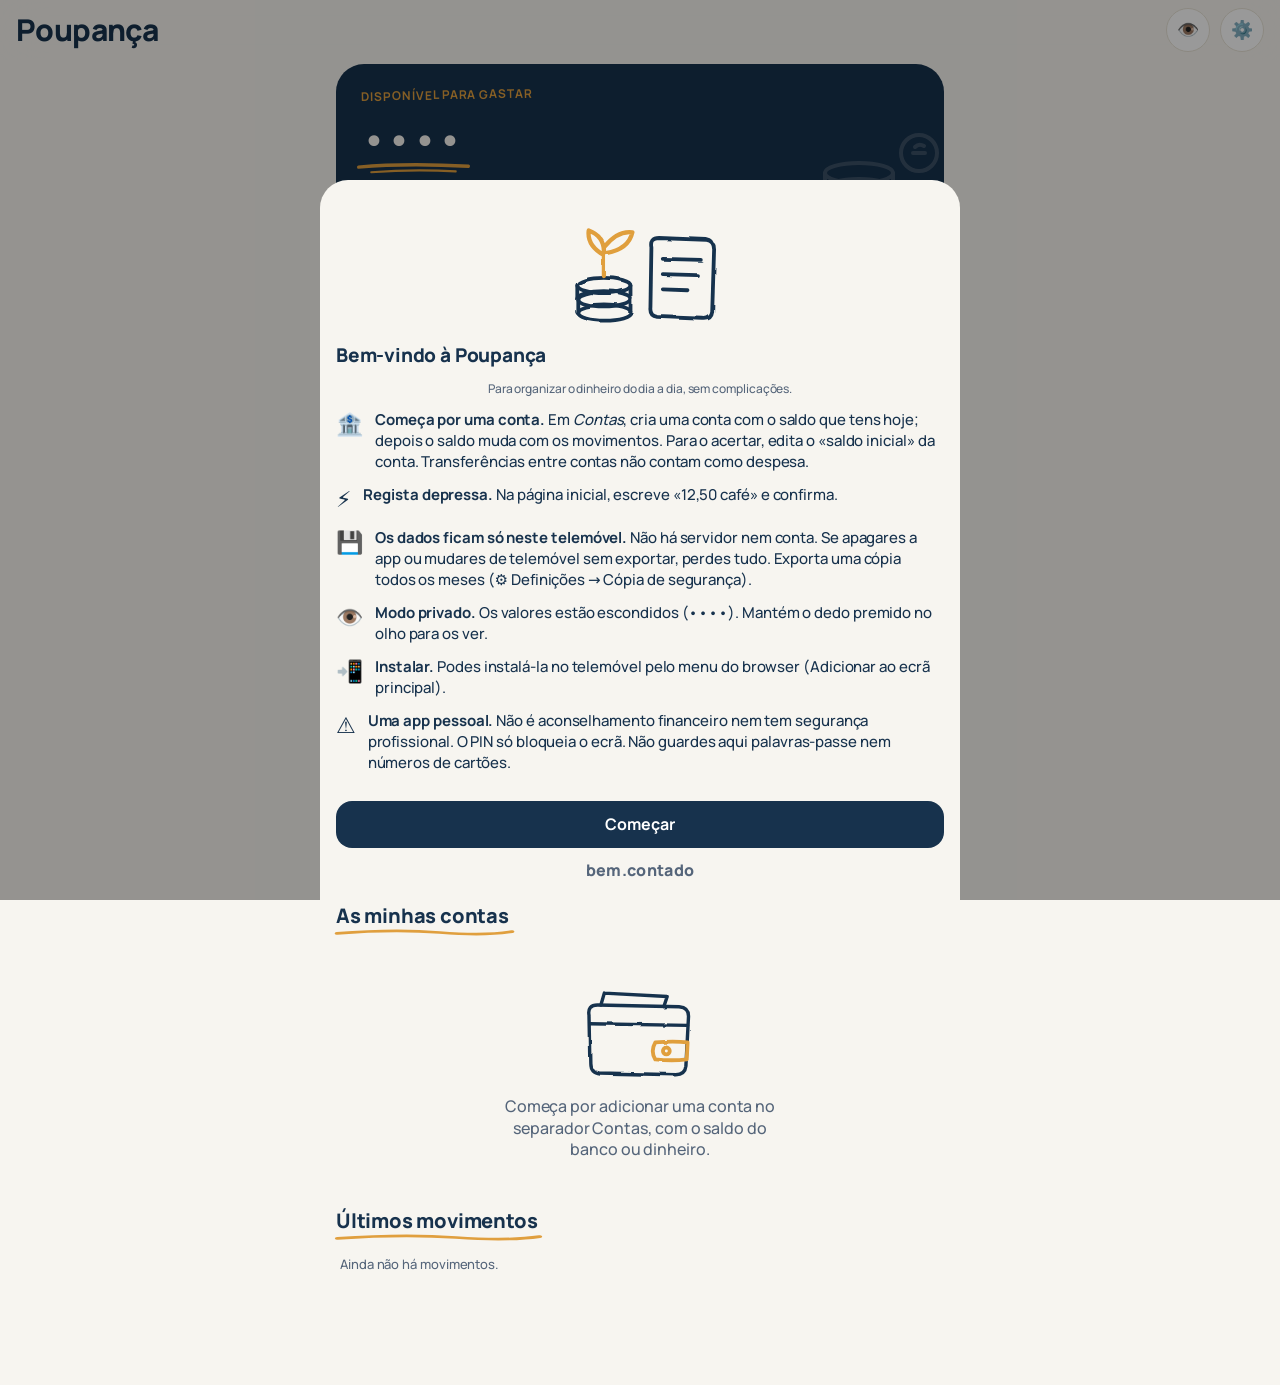
==== index.html @ 3c7380f6 "Versão inicial (poupanca v26) Co-Authored-By: Claude Opus 5.5 <noreply@anthropic.com> Claude-Session" ====
<!doctype html>
<html lang="pt-PT">
<head>
<meta charset="utf-8">
<meta name="viewport" content="width=device-width, initial-scale=1, viewport-fit=cover">
<title>Poupança</title>
<meta http-equiv="Content-Security-Policy" content="default-src 'self'; script-src 'self'; style-src 'self' 'unsafe-inline'; img-src 'self' data: blob:; base-uri 'none'; form-action 'none'; object-src 'none'">
<meta name="theme-color" content="#F7F5F0" media="(prefers-color-scheme: light)">
<meta name="theme-color" content="#0e1f31" media="(prefers-color-scheme: dark)">
<meta name="apple-mobile-web-app-capable" content="yes">
<meta name="mobile-web-app-capable" content="yes">
<meta name="apple-mobile-web-app-title" content="Poupança">
<meta name="apple-mobile-web-app-status-bar-style" content="black-translucent">
<link rel="manifest" href="manifest.webmanifest">
<link rel="apple-touch-icon" href="icons/apple-touch-icon.png">
<link rel="icon" href="icons/icon-192.png">
<link rel="preload" href="fonts/manrope-latin-800-normal.woff2" as="font" type="font/woff2" crossorigin>
<link rel="stylesheet" href="style.css">
</head>
<body>
<svg width="0" height="0" style="position:absolute" aria-hidden="true" focusable="false"><filter id="mao"><feTurbulence type="fractalNoise" baseFrequency="0.035" numOctaves="2" seed="7"/><feDisplacementMap in="SourceGraphic" scale="3.5"/></filter></svg>
<header id="top"><h1 id="title">Poupança</h1><div class="hr"><button id="eye" aria-label="Mostrar valores (mantém premido; com leitor de ecrã, toca duas vezes)" aria-pressed="false">👁️</button><button id="defs" aria-label="Definições">⚙️</button><button id="add" aria-label="Adicionar">+</button></div></header>
<main id="view"></main>
<nav id="tabs"></nav>
<div id="cover"><div>🔒<br>Poupança</div></div>
<div id="lock" hidden role="dialog" aria-modal="true" aria-label="Bloqueio com PIN"></div>
<div id="sheet-bg" hidden><div id="sheet" role="dialog" aria-modal="true"></div></div>
<input id="file" type="file" accept=".json,application/json" hidden>
<script src="analise.js"></script>
<script src="app.js"></script>
</body>
</html>
---- style.css ----
:root{--forest:#124738;--forest2:#216e54;--bg:#f2f2f7;--card:#fff;--text:#111;--sub:#6b6b73;--line:#e3e3e8;--green:#1f9d55;--red:#d93a3a;--orange:#e8890c}
@media(prefers-color-scheme:dark){:root{--bg:#000;--card:#1c1c1e;--text:#f2f2f7;--sub:#9a9aa2;--line:#2c2c2e;--forest:#3fae8a;--forest2:#2c7d63}}
*{box-sizing:border-box;-webkit-tap-highlight-color:transparent}
html,body{margin:0;height:100%}
body{font:16px/1.35 -apple-system,BlinkMacSystemFont,"SF Pro Text",system-ui,sans-serif;background:var(--bg);color:var(--text);overscroll-behavior:none}
header{position:fixed;top:0;left:0;right:0;z-index:5;display:flex;align-items:center;justify-content:space-between;padding:calc(env(safe-area-inset-top) + 8px) 16px 8px;background:color-mix(in srgb,var(--bg) 88%,transparent);backdrop-filter:blur(20px);-webkit-backdrop-filter:blur(20px)}
h1{margin:0;font-size:30px;font-weight:700}
#add{width:36px;height:36px;border-radius:50%;border:0;background:var(--forest);color:#fff;font-size:24px;line-height:1}
main{padding:calc(env(safe-area-inset-top) + 64px) 16px calc(env(safe-area-inset-bottom) + 84px);max-width:640px;margin:0 auto}
nav{position:fixed;bottom:0;left:0;right:0;z-index:5;display:flex;padding:6px 4px calc(env(safe-area-inset-bottom) + 4px);background:color-mix(in srgb,var(--card) 90%,transparent);backdrop-filter:blur(20px);-webkit-backdrop-filter:blur(20px);border-top:1px solid var(--line)}
nav button{flex:1;border:0;background:none;color:var(--sub);font-size:10px;display:flex;flex-direction:column;align-items:center;gap:2px;padding:4px 0}
nav button span{font-size:22px}
nav button.on{color:var(--forest)}
.hero{background:linear-gradient(135deg,#124738,#216e54);color:#fff;border-radius:24px;padding:24px;margin-bottom:14px}
.hero small{opacity:.75;font-weight:600;letter-spacing:.04em}
.hero b{display:block;font-size:36px;margin:8px 0 4px;font-weight:700}
.hero div{opacity:.8;font-size:14px}
.row2{display:grid;grid-template-columns:1fr 1fr;gap:12px;margin-bottom:6px}
.card{background:var(--card);border-radius:16px;padding:14px 16px;margin-bottom:10px}
.metric small{color:var(--sub);display:block;margin:6px 0 2px;font-size:12px}
.metric b{font-size:17px}
h2{font-size:20px;margin:18px 0 10px}
.item{display:flex;align-items:center;gap:12px;background:var(--card);padding:12px 16px;border-bottom:1px solid var(--line);width:100%;border-left:0;border-right:0;border-top:0;text-align:left;color:inherit;font:inherit}
.list{border-radius:16px;overflow:hidden;margin-bottom:12px}
.list .item:last-child{border-bottom:0}
.ico{width:36px;height:36px;border-radius:10px;background:color-mix(in srgb,var(--forest) 12%,transparent);display:grid;place-items:center;font-size:18px;flex:none}
.grow{flex:1;min-width:0}
.grow div:first-child{font-weight:500}
.sub{color:var(--sub);font-size:12px}
.amt{font-weight:600;white-space:nowrap}
.pos{color:var(--green)}.neg{color:var(--red)}
.bar{height:8px;border-radius:4px;background:var(--line);overflow:hidden;margin:8px 0}
.bar i{display:block;height:100%;background:var(--forest);border-radius:4px}
.bar.over i{background:var(--red)}
.empty{text-align:center;color:var(--sub);padding:40px 20px}
.empty span{font-size:42px;display:block;margin-bottom:8px}
.note{color:var(--sub);font-size:13px;margin:8px 4px}
#sheet-bg{position:fixed;inset:0;z-index:20;background:rgba(0,0,0,.4);display:flex;align-items:flex-end;justify-content:center}
#sheet-bg[hidden]{display:none}
#sheet{background:var(--bg);width:100%;max-width:640px;max-height:92%;overflow:auto;border-radius:20px 20px 0 0;padding:16px 16px calc(env(safe-area-inset-bottom) + 20px)}
#sheet h3{margin:0 0 14px;text-align:center}
label{display:block;font-size:13px;color:var(--sub);margin:12px 4px 4px}
input,select{width:100%;font:inherit;font-size:16px;padding:12px;border-radius:12px;border:1px solid var(--line);background:var(--card);color:var(--text)}
.btns{display:flex;gap:10px;margin-top:20px}
.btn{flex:1;padding:13px;border-radius:12px;border:0;font:inherit;font-weight:600;background:var(--card);color:var(--text)}
.btn.main{background:var(--forest);color:#fff}
.btn.del{color:var(--red)}
.btn:disabled{opacity:.4}
.seg{display:flex;background:var(--line);border-radius:10px;padding:2px}
.seg button{flex:1;border:0;background:none;padding:8px;border-radius:8px;font:inherit;font-size:14px;color:var(--text)}
.seg button.on{background:var(--card);font-weight:600}
.step{display:flex;align-items:center;gap:10px;margin-top:8px}
.step button{width:34px;height:34px;border-radius:50%;border:0;background:var(--line);color:var(--text);font-size:18px}
.step span{flex:1;font-size:13px;color:var(--sub)}
.hero b{font-size:36px}
.between{display:flex;justify-content:space-between;align-items:baseline;gap:8px}
.row2 .btn{padding:14px 8px}
.btn.alt{background:var(--forest2)}
.card.metric small{display:block}
.metric small.pos,.metric small.neg{margin-top:4px}
.warnt{color:var(--orange)}
.bar.warn i{background:var(--orange)}
.card.example{opacity:.55}
.alert{border-radius:12px;padding:11px 14px;margin-bottom:8px;font-size:14px;background:var(--card);border-left:4px solid var(--sub)}
.alert.neg{border-color:var(--red)}.alert.warn{border-color:var(--orange)}.alert.pos{border-color:var(--green)}.alert.info{border-color:var(--forest)}
.kv{display:flex;flex-wrap:wrap;gap:10px 16px}
.kv>div{flex:1 1 40%;display:flex;flex-direction:column}
.kv span,.kv2 span{color:var(--sub);font-size:12px}
.kv b{font-size:16px}
.kv .tot{flex-basis:100%;border-top:1px solid var(--line);padding-top:8px}
.kv2{display:grid;grid-template-columns:1fr 1fr;gap:8px;margin:6px 0}
.kv2>div{display:flex;flex-direction:column}
.catrow{display:flex;justify-content:space-between;margin-top:8px;font-size:14px}
.ax{font-size:10px;fill:var(--sub);paint-order:stroke;stroke:var(--card);stroke-width:3px;stroke-linejoin:round}
.legend{display:flex;gap:14px;font-size:12px;color:var(--sub);justify-content:center}
.legend i{display:inline-block;width:10px;height:10px;border-radius:3px;margin-right:5px}
.filters{display:grid;grid-template-columns:1fr 1fr;gap:8px;margin:8px 0 12px}
.filters select:last-child{grid-column:span 2}
.filters select,#q{padding:10px;font-size:16px}
.link{cursor:pointer}
.btn.main[data-act=new]{width:100%}
#lock{position:fixed;inset:0;z-index:50;background:var(--bg);display:flex;align-items:center;justify-content:center}
#lock[hidden]{display:none}
.lockbox{width:100%;max-width:320px;text-align:center;padding:20px}
.lockico{font-size:40px}
.lockbox h2{margin:8px 0 16px}
.dots{display:flex;justify-content:center;gap:14px;margin-bottom:10px}
.dots i{width:14px;height:14px;border-radius:50%;border:2px solid var(--forest)}
.dots i.on{background:var(--forest)}
.lockmsg{min-height:20px;color:var(--red);font-size:14px;margin-bottom:10px}
.pad{display:grid;grid-template-columns:repeat(3,1fr);gap:14px;justify-items:center}
.pad button{width:72px;height:72px;border-radius:50%;border:0;background:var(--card);color:var(--text);font-size:28px;font-weight:500}
.pad button:active{background:var(--line)}
.linkbtn{margin-top:20px;border:0;background:none;color:var(--forest);font-size:15px}

html{-webkit-text-size-adjust:100%;touch-action:manipulation}
body,button,input,select,.item,.pad,nav{touch-action:manipulation}
button,nav,.pad,.lockbox,header{-webkit-user-select:none;user-select:none;-webkit-touch-callout:none}
input,select,textarea{font-size:16px}

#cover{position:fixed;inset:0;z-index:100;background:#124738;color:#fff;display:none;align-items:center;justify-content:center;text-align:center;font-size:28px;font-weight:700;line-height:1.6}
#cover.on{display:flex}

.hr{display:flex;gap:10px;align-items:center}
#eye{width:36px;height:36px;border-radius:50%;border:0;background:var(--card);font-size:18px;line-height:1}
#eye[hidden],#add[hidden]{display:none}
#eye{touch-action:none;-webkit-user-select:none;user-select:none;-webkit-touch-callout:none}

input[type=date]{display:block;width:100%;min-width:0;max-width:100%;min-height:46px;-webkit-appearance:none;appearance:none;text-align:left}
input[type=date]::-webkit-date-and-time-value{text-align:left;min-height:1.2em}
.formerr{color:var(--red);font-size:14px;margin-top:12px;text-align:center}
.formerr:empty{display:none}
#toast{position:fixed;left:16px;right:16px;bottom:calc(env(safe-area-inset-bottom) + 90px);z-index:60;background:#222;color:#fff;border-radius:12px;padding:12px 14px;font-size:14px;text-align:center;opacity:0;pointer-events:none;transition:opacity .2s}
#toast.on{opacity:1}

.qarow{display:flex;gap:8px}
.qarow input{flex:1;min-width:0}
.qarow .btn{flex:none;padding:0 16px}
.wl{display:flex;gap:12px;margin:12px 0;font-size:15px;line-height:1.4}
.wl>span{font-size:22px;flex:none}

/* ---- v17: contraste, alvos de toque, ecrãs pequenos, formulários ---- */
:root{--green:#17803f;--warnt:#b45309;--btn:#124738;--btn2:#216e54}
@media(prefers-color-scheme:dark){:root{--green:#2fb86b;--warnt:#f59e0b;--btn:#1b6b50;--btn2:#23805f}}
.btn.main,#add{background:var(--btn)}
.btn.alt{background:var(--btn2)}
.warnt{color:var(--warnt)}
#add,#eye{width:44px;height:44px}
.step button{width:44px;height:44px}
.seg button{min-height:44px}
.btn{min-height:44px}
.linkbtn{min-height:44px;padding:0 16px}
nav button{min-height:52px}
.hero b{font-size:clamp(26px,9vw,36px);overflow-wrap:anywhere}
.metric b,.kv b,.amt{overflow-wrap:anywhere}
input.sec{-webkit-text-security:disc;text-security:disc}
#sheet{padding-bottom:0}
.actionbar{position:sticky;bottom:0;background:var(--bg);padding:8px 0 calc(env(safe-area-inset-bottom) + 12px);margin-top:12px;border-top:1px solid var(--line)}
.actionbar .btns{margin-top:0}
.actionbar .formerr{margin-top:0;padding-bottom:4px}

/* ---- v20 ---- */
#sheet h2{margin:0 0 14px;text-align:center;font-size:19px}
:root{--red:#c62828}
@media(prefers-color-scheme:dark){:root{--red:#ff6b6b}}

/* ---- v21: Análise financeira (Fase 1) ---- */
.an-modes{margin-bottom:8px}
.an-nav{display:flex;align-items:center;justify-content:space-between;gap:8px;margin:2px 0 8px}
.an-nav button{flex:none;width:44px;height:44px;border-radius:50%;border:0;background:var(--card);color:var(--text);font-size:24px;line-height:1}
.an-nav button:disabled{opacity:.3}
.an-nav .lbl{flex:1;min-width:0;text-align:center;font-weight:600;font-size:17px;overflow-wrap:anywhere}
.an-nav .lbl::first-letter,.an-dh h2::first-letter{text-transform:uppercase}
.an-today{display:block;margin:0 auto 6px}
.an-chips{display:flex;flex-wrap:wrap;gap:8px;margin:4px 0 12px}
.an-chip{min-height:44px;max-width:100%;padding:0 14px;border-radius:22px;border:1px solid var(--line);background:var(--card);color:var(--text);font:inherit;font-size:14px;white-space:nowrap;overflow:hidden;text-overflow:ellipsis}
.an-chip.on{border-color:var(--forest);color:var(--forest);font-weight:600}
.an-grid{display:grid;grid-template-columns:1fr 1fr;gap:10px;margin-bottom:10px}
.an-card{margin:0;min-width:0}
.an-card span{display:block;color:var(--sub);font-size:12px}
.an-card b{display:block;font-size:17px;margin:4px 0 2px;overflow-wrap:anywhere}
.an-card small{display:block;font-size:12px}
.an-bridge summary{min-height:44px;display:flex;align-items:center;font-weight:600;cursor:pointer}
.an-rows>div{display:flex;justify-content:space-between;gap:8px;padding:6px 0;font-size:14px}
.an-rows .tot{border-top:1px solid var(--line);font-weight:700}
.an-rows b{overflow-wrap:anywhere;text-align:right}
.an-tip{min-height:38px;font-size:14px;margin-bottom:4px;overflow-wrap:anywhere}
.an-chart{touch-action:pan-y;-webkit-user-select:none;user-select:none;border-radius:10px}
.an-chart svg{display:block;width:100%;height:auto;touch-action:pan-y}
.an-step{display:flex;align-items:center;justify-content:space-between;gap:8px;color:var(--sub);font-size:12px;text-align:center}
.an-step button{flex:none;width:44px;height:44px;border-radius:50%;border:0;background:var(--bg);color:var(--text);font-size:22px}
.an-leg{display:flex;gap:14px;justify-content:center;font-size:12px;color:var(--sub);margin-top:4px;flex-wrap:wrap}
.an-leg i{display:inline-block;width:10px;height:10px;border-radius:3px;margin-right:5px;vertical-align:-1px}
.an-leg i.dash{background:none;border:2px dotted var(--sub);height:0;width:14px;border-radius:0;vertical-align:3px}
.an-win{margin-bottom:10px}
.an-foot{margin:8px 0 0;font-size:12px}
.an-data{margin-top:8px;font-size:13px}
.an-data summary{min-height:44px;display:flex;align-items:center;color:var(--sub);cursor:pointer}
.an-data table{width:100%;border-collapse:collapse}
.an-data th,.an-data td{padding:6px 4px;text-align:left;border-bottom:1px solid var(--line)}
.an-cats{padding:6px 16px}
.an-cat{display:block;width:100%;text-align:left;border:0;background:none;color:inherit;font:inherit;padding:10px 0;border-bottom:1px solid var(--line);min-height:44px}
.an-cat:last-child{border-bottom:0}
.an-cat.on{background:color-mix(in srgb,var(--forest) 10%,transparent);border-radius:10px;padding-left:8px;padding-right:8px}
.an-cat.on .sub{color:var(--text)}
.an-cat .bar{display:block}
.an-cat small{display:block;font-size:12px}
.an-dh h2{margin:14px 0 8px;overflow-wrap:anywhere}
.an-dh .linkbtn{flex:none;padding:0 4px}
.an-lock{text-align:center;color:var(--sub);padding:28px 16px}
.an-lock span{font-size:34px}
.an-pick{padding:2px 16px}
.chk{display:flex;align-items:center;gap:12px;min-height:48px;padding:6px 0;border-bottom:1px solid var(--line)}
.chk:last-child{border-bottom:0}
.chk input{flex:none;width:22px;height:22px;padding:0}
.chk .nm{flex:1;min-width:0;overflow:hidden;text-overflow:ellipsis;white-space:nowrap}
.chk small{flex:none;max-width:40%;overflow:hidden;text-overflow:ellipsis;white-space:nowrap}
.linkcard{border-radius:16px;border:0;margin:6px 0;width:100%;text-align:left;min-height:56px}
.an-fade{animation:anfade .25s ease}
@keyframes anfade{from{opacity:.4}to{opacity:1}}
@media(prefers-reduced-motion:reduce){.an-fade{animation:none}}

/* ---- v23: o «Nome ✎» do objetivo é um botão (teclado e leitores de ecrã), com o mesmo aspeto do texto a negrito ---- */
.goalname{-webkit-appearance:none;appearance:none;border:0;background:none;padding:0;margin:0;font:inherit;font-weight:700;color:inherit;text-align:left;min-width:0}

/* ---- v24: interface mais simples (Início curto, Definições, Movimentos por mês, objetivos compactos) ---- */
#defs{width:44px;height:44px;border-radius:50%;border:0;background:var(--card);font-size:18px;line-height:1}
h1{min-width:0;overflow:hidden;text-overflow:ellipsis;white-space:nowrap}
@media(max-width:360px){h1{font-size:23px}.hr{gap:6px}}
.mgrid{display:grid;grid-template-columns:1fr 1fr;gap:10px;margin-bottom:10px}
.mgrid>div{min-width:0}
.mgrid .lbl{display:block;color:var(--sub);font-size:12px;margin-bottom:2px}
.mgrid b{display:block;font-size:17px;margin:2px 0;overflow-wrap:anywhere}
.mgrid small:not(.lbl){display:block;font-size:12px}
.mdiv{border-top:1px solid var(--line);padding-top:10px}
.filters{grid-template-columns:repeat(3,minmax(0,1fr))}
.filters select:last-child{grid-column:auto}
.filters select{padding:10px 8px;text-overflow:ellipsis}
.filters select.on{border-color:var(--forest);color:var(--forest);font-weight:600}
.fclear{display:block;margin:-6px auto 6px}
h2.mhead{display:flex;justify-content:space-between;align-items:baseline;gap:8px;font-size:15px;margin:16px 4px 8px}
h2.mhead>span:first-child::first-letter{text-transform:uppercase}
h2.mhead .sub{font-size:13px;font-weight:500;text-align:right}
#sheet input[name=amount]{font-size:22px;font-weight:600}
.card.goal{cursor:pointer}
.gline{font-size:14px;margin:6px 0 0}
.gfoot{display:flex;justify-content:space-between;align-items:center;gap:10px;margin-top:10px}
.gfoot .btn{flex:none;padding:8px 14px}
#sheet h3.dh{text-align:left;font-size:13px;color:var(--sub);text-transform:uppercase;letter-spacing:.04em;margin:18px 4px 8px}
#sheet h3.dh:first-of-type{margin-top:4px}
.gfoot .btn{background:var(--bg)}
/* contraste: o verde sobre o fundo cinzento dos títulos de mês precisa de ser mais escuro (WCAG AA) */
h2.mhead .pos{color:#146c35}
@media(prefers-color-scheme:dark){h2.mhead .pos{color:var(--green)}}

/* ---- v26: identidade bem.contado (azul, creme, âmbar, Manrope e traço à mão) ---- */
@font-face{font-family:Manrope;src:url(fonts/manrope-latin-500-normal.woff2) format("woff2");font-weight:400 500;font-display:swap}
@font-face{font-family:Manrope;src:url(fonts/manrope-latin-700-normal.woff2) format("woff2");font-weight:600 700;font-display:swap}
@font-face{font-family:Manrope;src:url(fonts/manrope-latin-800-normal.woff2) format("woff2");font-weight:800 900;font-display:swap}
:root{--azul:#17324D;--creme:#F7F5F0;--ambar:#E09F3E;
  --bg:#F7F5F0;--card:#FFFFFF;--text:#17324D;--sub:#55657a;--line:#e7e1d5;
  --forest:#17324D;--forest2:#2a4d70;--btn:#17324D;--btn2:#2a4d70;--onbtn:#FFFFFF;
  --green:#17803f;--red:#c0392b;--orange:#c77d14;--warnt:#a5530a;--heroBg:#17324D;--heroLine:transparent}
@media(prefers-color-scheme:dark){:root{
  --bg:#0e1f31;--card:#17324D;--text:#F7F5F0;--sub:#bac6d2;--line:#2b4a6a;
  --forest:#E09F3E;--forest2:#c98a2c;--btn:#E09F3E;--btn2:#c98a2c;--onbtn:#17324D;
  --green:#5fd08f;--red:#ff8f85;--orange:#f0b45c;--warnt:#f0b45c;--heroBg:#17324D;--heroLine:#2b4a6a}}
body{font-family:Manrope,-apple-system,BlinkMacSystemFont,system-ui,sans-serif;font-weight:500;letter-spacing:-.005em}
b,strong,h2,h3,.amt,.btn{font-weight:700}
h1{font-weight:800;letter-spacing:-.02em}
h2{font-weight:800;letter-spacing:-.01em;position:relative;display:inline-block;padding-bottom:4px}
#view>h2::after{content:"";position:absolute;left:-2px;right:-6px;bottom:-4px;height:9px;background:url("data:image/svg+xml,%3Csvg xmlns='http://www.w3.org/2000/svg' viewBox='0 0 120 10' preserveAspectRatio='none'%3E%3Cpath d='M2 6 Q40 1 70 5 T118 4' fill='none' stroke='%23E09F3E' stroke-width='3' stroke-linecap='round'/%3E%3C/svg%3E") no-repeat center/100% 100%}
h2.mhead{display:flex}
.btn.main,#add{background:var(--btn);color:var(--onbtn)}
.btn.alt{background:var(--btn2);color:var(--onbtn)}
.btn{border-radius:16px}
.card,.list{border-radius:22px;border:1px solid var(--line)}
.list .item{border-bottom-color:var(--line)}
.ico{border-radius:14px;background:color-mix(in srgb,var(--ambar) 16%,transparent)}
.bar{height:9px;border-radius:6px;background:color-mix(in srgb,var(--text) 10%,transparent)}
.bar i{background:var(--ambar);border-radius:6px}
input,select{border-radius:14px}
input:focus-visible,select:focus-visible,button:focus-visible{outline:3px solid var(--ambar);outline-offset:2px}

/* topo */
header{background:color-mix(in srgb,var(--bg) 90%,transparent)}
#add{background:var(--ambar);color:var(--azul);font-weight:700}
#eye,#defs{border:1px solid var(--line)}

/* cartão principal: azul, valor com sublinhado âmbar à mão e um desenho de moedas */
.hero{position:relative;overflow:hidden;background:var(--heroBg);color:var(--creme);border-radius:28px;padding:24px 24px 22px;border:1px solid var(--heroLine)}
.hero::before{content:"";position:absolute;right:-6px;bottom:-4px;width:150px;height:110px;opacity:.16;pointer-events:none;background:url("data:image/svg+xml,%3Csvg xmlns='http://www.w3.org/2000/svg' viewBox='0 0 150 110' fill='none' stroke='%23F7F5F0' stroke-width='4' stroke-linecap='round'%3E%3Cellipse cx='60' cy='92' rx='34' ry='10'/%3E%3Cpath d='M26 92 L26 76 M94 92 L94 76'/%3E%3Cellipse cx='60' cy='76' rx='34' ry='10'/%3E%3Cpath d='M26 76 L26 60 M94 76 L94 60'/%3E%3Cellipse cx='60' cy='60' rx='34' ry='10'/%3E%3Ccircle cx='120' cy='40' r='18'/%3E%3Cpath d='M114 40 L126 40 M116 34 Q120 30 125 33'/%3E%3C/svg%3E") no-repeat center/contain}
.hero small{color:var(--ambar);opacity:1;font-weight:700;letter-spacing:.08em;font-size:12px;display:inline-block;transform:rotate(-1.2deg);transform-origin:left}
.hero b{display:inline-block;position:relative;font-weight:800;letter-spacing:-.02em;padding-bottom:6px;margin:10px 0 8px}
.hero b::after{content:"";position:absolute;left:-4px;right:-8px;bottom:-4px;height:12px;background:url("data:image/svg+xml,%3Csvg xmlns='http://www.w3.org/2000/svg' viewBox='0 0 160 14' preserveAspectRatio='none' fill='none' stroke='%23E09F3E' stroke-linecap='round'%3E%3Cpath d='M2 6 Q70 1 158 5' stroke-width='4'/%3E%3Cpath d='M20 12 Q80 8 140 11' stroke-width='2.5'/%3E%3C/svg%3E") no-repeat center/100% 100%}
.hero div{opacity:.9;position:relative}
.hero .tag{position:relative;display:inline-block;margin-top:14px;background:var(--ambar);color:var(--azul);font-weight:800;font-size:14px;padding:8px 14px;border-radius:999px;transform:rotate(-2deg);max-width:100%;overflow-wrap:anywhere}

/* alertas: cartão claro com marca de cor à mão */
.alert{border-left:0;border:1px solid var(--line);border-radius:18px;padding:12px 14px 12px 34px;position:relative}
.alert::before{content:"";position:absolute;left:13px;top:17px;width:10px;height:10px;border-radius:50%;background:var(--sub)}
.alert.neg::before{background:var(--red)}.alert.warn::before{background:var(--orange)}.alert.pos::before{background:var(--green)}.alert.info::before{background:var(--ambar)}

/* primeiros passos */
.passos .bar{margin:10px 0 6px}
.passo{display:flex;align-items:center;gap:12px;width:100%;min-height:56px;border:0;border-top:1px dashed var(--line);background:none;color:inherit;font:inherit;text-align:left;padding:8px 2px}
.passo .grow{display:flex;flex-direction:column}
.passo .pt{font-weight:700}
.pchk{flex:none;width:26px;height:26px;border-radius:50%;border:2px solid var(--ambar);display:grid;place-items:center;font-weight:800;color:var(--azul);font-size:15px}
.passo.ok .pchk{background:var(--ambar)}
.passo.ok .pt{text-decoration:line-through;text-decoration-color:var(--ambar);text-decoration-thickness:2px;opacity:.75}
.pesc{display:block;margin:4px auto 0;font-size:14px}

/* semana (dias em comprimidos, hoje em âmbar) */
.dias{display:grid;grid-template-columns:repeat(7,minmax(0,1fr));gap:6px;margin:12px 0 8px}
.dia{display:flex;flex-direction:column;align-items:center;gap:2px;min-height:64px;padding:8px 0 6px;border-radius:999px;border:1px solid var(--line);background:none;color:inherit;font:inherit}
.dia span{font-size:11px;color:var(--sub)}
.dia b{font-size:16px}
.dia i{width:5px;height:5px;border-radius:50%;background:transparent}
.dia i.tem{background:var(--text)}
.dia.fut{opacity:.55}
.dia.on{border:2px solid var(--text)}
.dia.hoje{background:var(--ambar);border-color:var(--ambar);color:var(--azul)}
.dia.hoje span{color:var(--azul)}
.dia.hoje i.tem{background:var(--azul)}
.dia.hoje.on{border-color:var(--azul)}
.dsel{min-height:18px}

/* separadores: barra flutuante em comprimido, o ativo num círculo âmbar */
nav{left:12px;right:12px;bottom:calc(env(safe-area-inset-bottom) + 10px);border:0;border-radius:32px;background:var(--azul);padding:6px;max-width:616px;margin:0 auto}
@media(prefers-color-scheme:dark){nav{background:#0a1826;border:1px solid var(--line)}}
nav button{color:color-mix(in srgb,var(--creme) 78%,transparent);font-size:10px;font-weight:700;border-radius:24px;gap:3px}
nav button span{display:grid;place-items:center;width:34px;height:34px;border-radius:50%;font-size:0}
nav button.on{color:var(--creme)}
nav button.on span{background:var(--ambar);color:var(--azul)}
.tico{width:22px;height:22px;fill:none;stroke:currentColor;stroke-width:2;stroke-linecap:round;stroke-linejoin:round}
main{padding-bottom:calc(env(safe-area-inset-bottom) + 104px)}
#toast{bottom:calc(env(safe-area-inset-bottom) + 100px);background:var(--azul);color:var(--creme);border-radius:16px}
@media(prefers-color-scheme:dark){#toast{background:var(--creme);color:var(--azul)}}

/* desenhos (estados vazios e boas-vindas) */
.art{display:block;width:170px;max-width:60%;height:auto;margin:0 auto 6px;fill:none;stroke-linecap:round;stroke-linejoin:round}
.art .t{stroke:var(--text);stroke-width:4}
.art .a{stroke:var(--ambar);stroke-width:4.5}
.art g{filter:url(#mao)}
.empty{padding:28px 20px}
.empty p{margin:4px auto 0;max-width:300px}
.wart{width:190px;margin:4px auto 10px}
.assin{text-align:center;color:var(--sub);font-weight:800;letter-spacing:.02em;margin:4px 0 calc(env(safe-area-inset-bottom) + 18px)}
.seg{background:color-mix(in srgb,var(--text) 8%,transparent);border-radius:16px;padding:3px}
.seg button{border-radius:13px}
.seg button.on{box-shadow:none;border:1px solid var(--line)}
#sheet{border-radius:28px 28px 0 0}
#cover{background:var(--azul);color:var(--creme)}
.pad button{border:1px solid var(--line)}
.dots i{border-color:var(--ambar)}.dots i.on{background:var(--ambar)}
.linkbtn{color:var(--text);text-decoration:underline;text-decoration-color:var(--ambar);text-decoration-thickness:2px;text-underline-offset:4px;font-weight:700}
h2.mhead .pos{color:var(--green)}
@media(prefers-reduced-motion:no-preference){.hero .tag{animation:tagin .35s ease-out}@keyframes tagin{from{transform:rotate(-6deg) scale(.9);opacity:0}to{transform:rotate(-2deg) scale(1);opacity:1}}}
.hero small{display:block;width:fit-content}
.hero b{display:block;width:fit-content;max-width:100%}
@media(max-width:380px){nav button{font-size:9px;font-weight:600;letter-spacing:-.01em}nav{left:8px;right:8px;padding:5px 3px}}
.pfeitos{font-size:13px;margin:2px 0 4px}
.dia.fut{opacity:1;border-style:dashed}
.dia.fut b{font-weight:600}
#sheet .wart+h2{text-align:center}
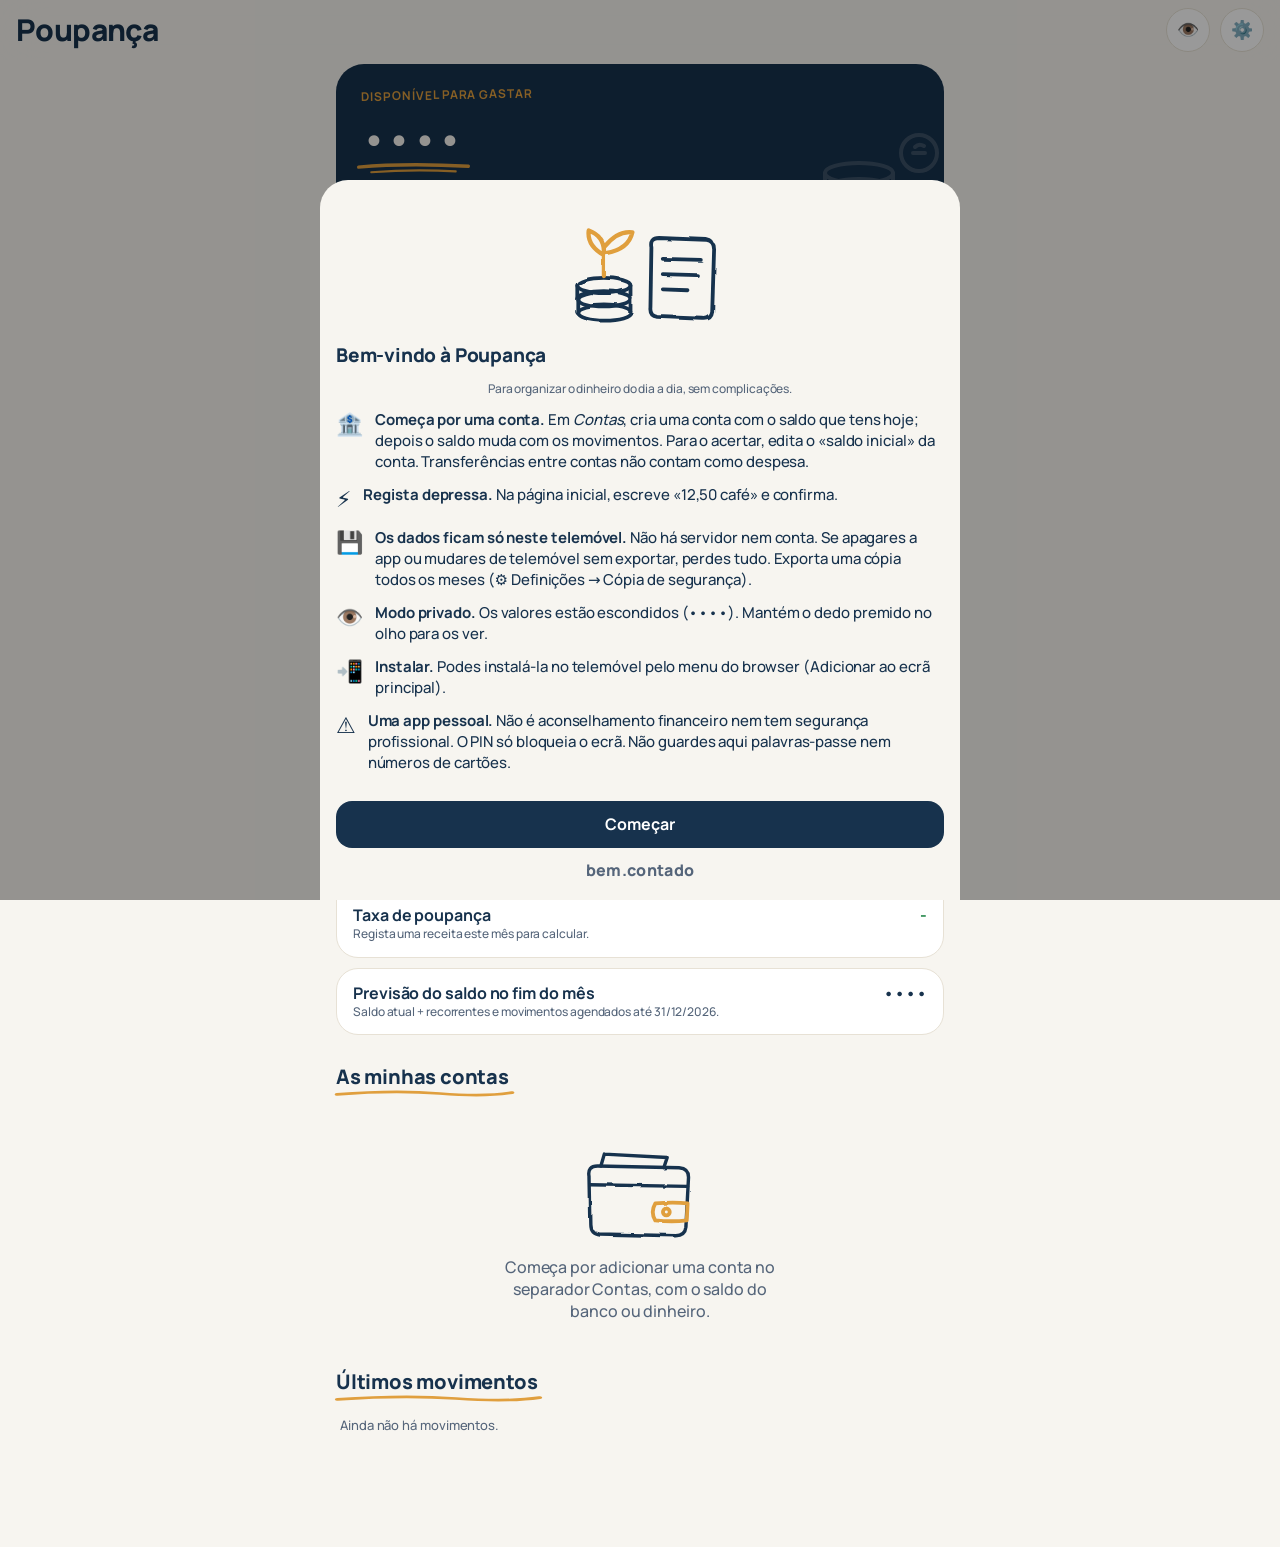
==== commit 899dc9f3: "Atualizar para a v27 Desafio do dia (desafios.js), resumo do mês, objetivos prontos, faturas para o " ====
--- a/index.html
+++ b/index.html
@@ -26,6 +26,7 @@
 <div id="lock" hidden role="dialog" aria-modal="true" aria-label="Bloqueio com PIN"></div>
 <div id="sheet-bg" hidden><div id="sheet" role="dialog" aria-modal="true"></div></div>
 <input id="file" type="file" accept=".json,application/json" hidden>
+<script src="desafios.js"></script>
 <script src="analise.js"></script>
 <script src="app.js"></script>
 </body>
--- a/style.css
+++ b/style.css
@@ -344,3 +344,21 @@
 .dia.fut{opacity:1;border-style:dashed}
 .dia.fut b{font-weight:600}
 #sheet .wart+h2{text-align:center}
+
+/* ---- v27: desafio do dia, resumo do mês, modelos de objetivo, faturas ---- */
+.dtag{display:inline-block;background:var(--ambar);color:var(--azul);font-weight:800;font-size:12px;letter-spacing:.06em;text-transform:uppercase;padding:5px 12px;border-radius:999px;transform:rotate(-2deg);margin:-2px 0 8px -2px}
+.desafio .dtxt{display:flex;gap:12px;align-items:flex-start}
+.desafio .dico{font-size:30px;line-height:1;flex:none;margin-top:2px}
+.desafio p{margin:0;font-size:17px;font-weight:700;line-height:1.35}
+.desafio .dfoot{margin-top:12px;align-items:center}
+.desafio .dbtn{flex:none;padding:8px 18px}
+.desafio.feito p{text-decoration:line-through;text-decoration-color:var(--ambar);text-decoration-thickness:3px}
+.resumo h3{margin:0 0 10px;font-size:20px;font-weight:800}
+.resumo .rline{margin:6px 0 0;font-size:15px}
+.tpls{display:flex;flex-wrap:wrap;gap:8px;margin:0 0 4px}
+.tpl{min-height:40px;padding:0 12px;border-radius:999px;border:1px solid var(--line);background:var(--card);color:var(--text);font:inherit;font-size:14px;font-weight:600}
+.tpl.on{border:2px solid var(--ambar);background:color-mix(in srgb,var(--ambar) 18%,var(--card))}
+.tplnote{margin:6px 4px 0}
+label.chk.fat{border-bottom:0;margin:10px 4px 0;color:var(--text);font-size:15px}
+.nif{display:inline-block;font-size:10px;font-weight:800;letter-spacing:.04em;padding:1px 6px;border-radius:6px;background:color-mix(in srgb,var(--ambar) 30%,transparent);color:var(--text)}
+.card .btn:not(.main),.resumo .btn{background:var(--bg)}
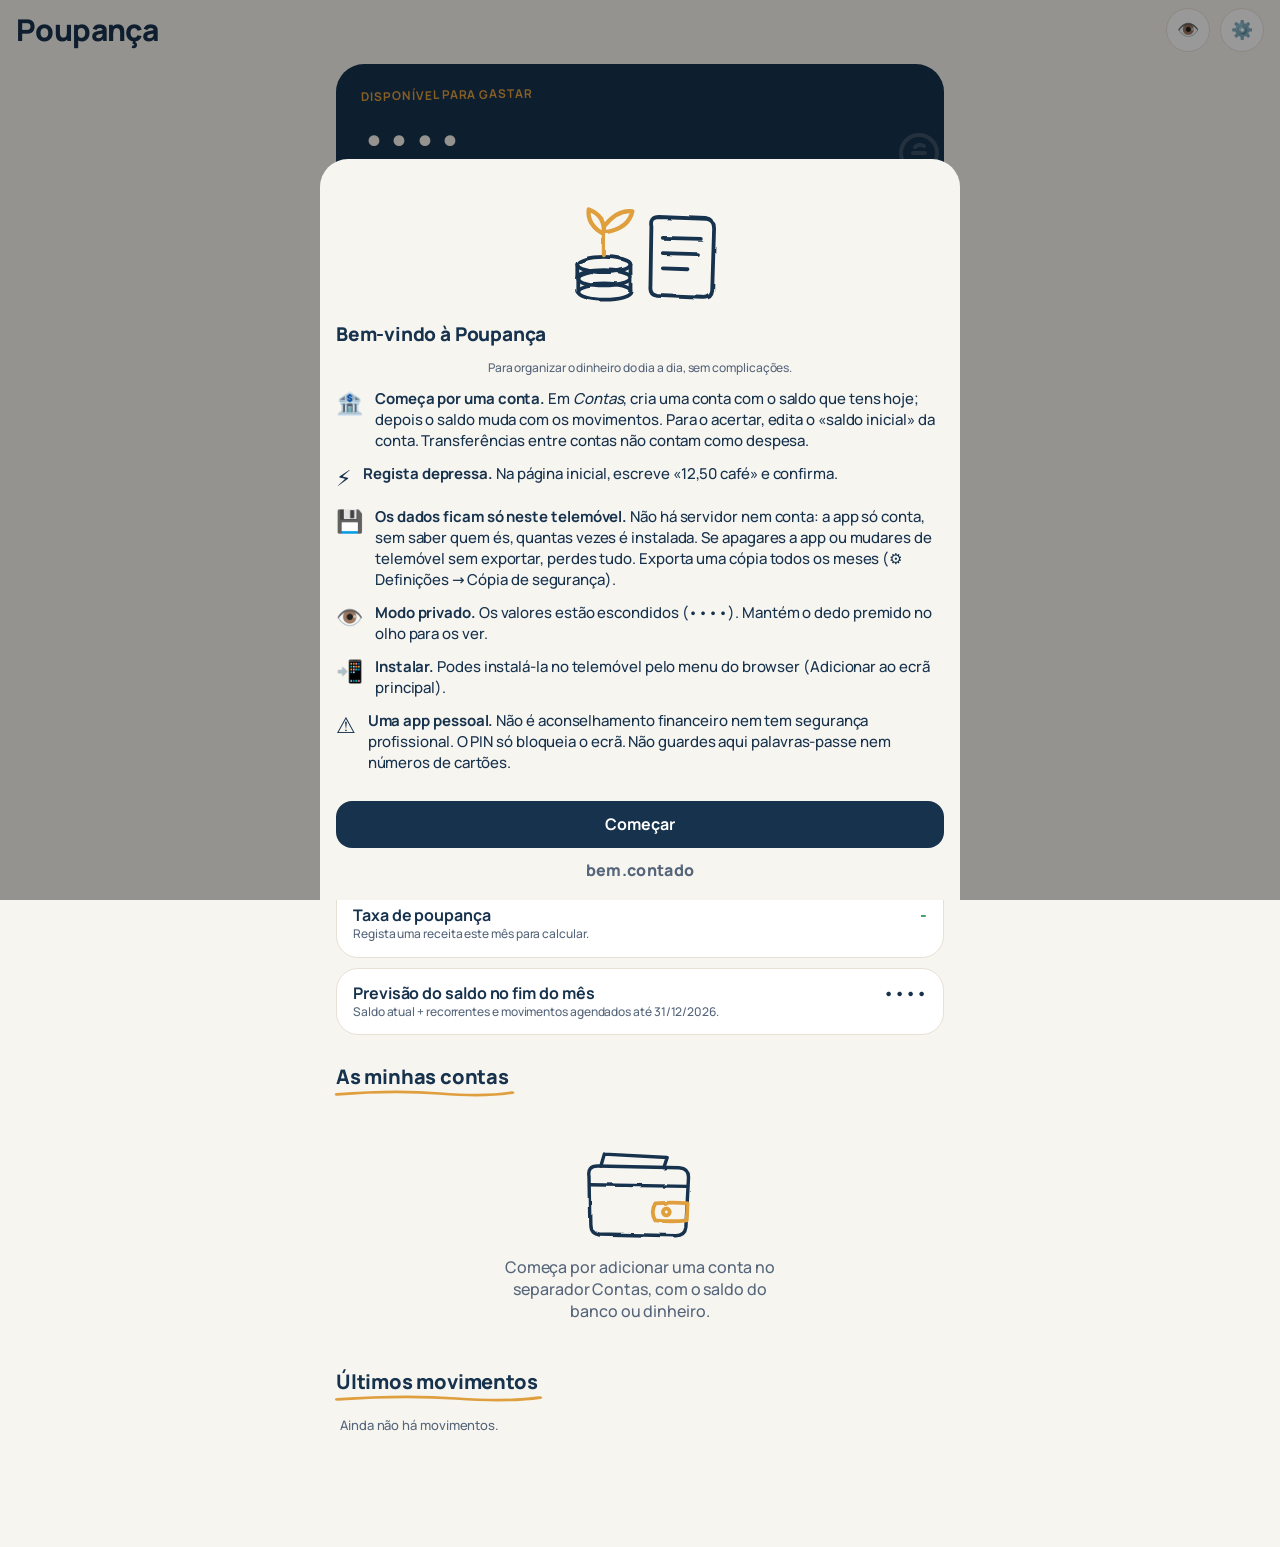
==== commit f2899880: "v28: domínio poupanca.bemcontadopt.pt, página de instalação e contagem anónima - CNAME para poupanca" ====
--- a/index.html
+++ b/index.html
@@ -4,7 +4,7 @@
 <meta charset="utf-8">
 <meta name="viewport" content="width=device-width, initial-scale=1, viewport-fit=cover">
 <title>Poupança</title>
-<meta http-equiv="Content-Security-Policy" content="default-src 'self'; script-src 'self'; style-src 'self' 'unsafe-inline'; img-src 'self' data: blob:; base-uri 'none'; form-action 'none'; object-src 'none'">
+<meta http-equiv="Content-Security-Policy" content="default-src 'self'; script-src 'self'; style-src 'self' 'unsafe-inline'; img-src 'self' data: blob: https://bemcontadopt.goatcounter.com; base-uri 'none'; form-action 'none'; object-src 'none'">
 <meta name="theme-color" content="#F7F5F0" media="(prefers-color-scheme: light)">
 <meta name="theme-color" content="#0e1f31" media="(prefers-color-scheme: dark)">
 <meta name="apple-mobile-web-app-capable" content="yes">
